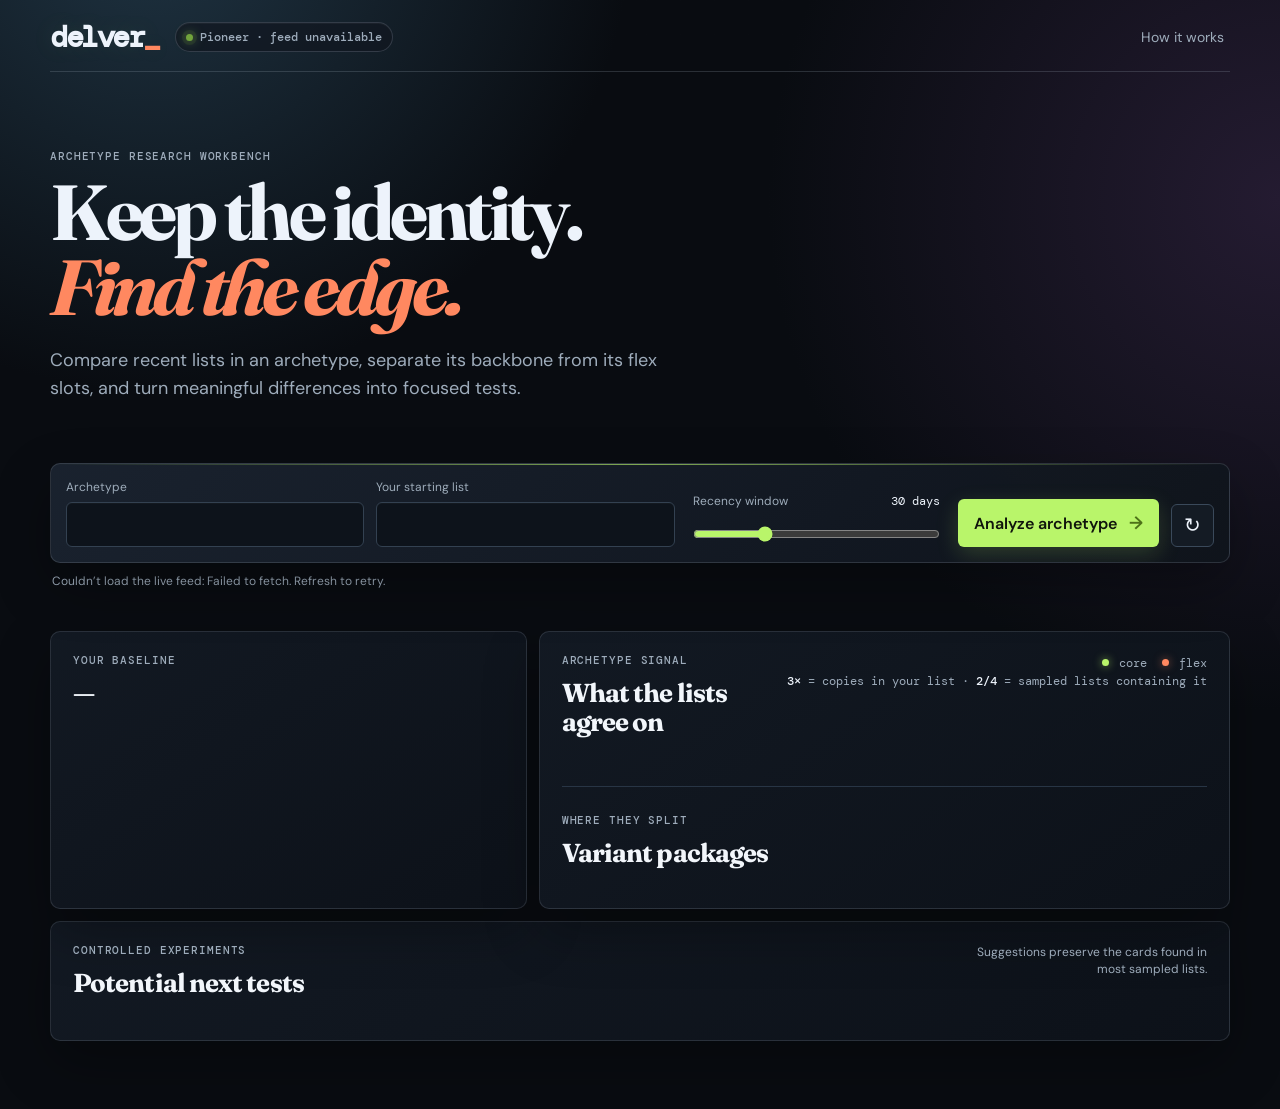
==== index.html @ 20f95e32 "Refresh deck explorer UI and loading feedback" ====
<!doctype html>
<html lang="en">
  <head>
    <meta charset="UTF-8" />
    <meta name="viewport" content="width=device-width, initial-scale=1.0" />
    <meta name="description" content="Pioneer archetype deck explorer" />
    <title>Delver — Pioneer Deck Explorer</title>
    <link rel="preconnect" href="https://fonts.googleapis.com" />
    <link rel="preconnect" href="https://fonts.gstatic.com" crossorigin />
    <link href="https://fonts.googleapis.com/css2?family=DM+Mono:wght@400;500&family=DM+Sans:opsz,wght@9..40,400;9..40,500;9..40,600;9..40,700&family=Fraunces:opsz,wght@9..144,600;9..144,700&display=swap" rel="stylesheet" />
    <link rel="stylesheet" href="./styles.css" />
  </head>
  <body>
    <main class="app-shell">
      <header class="topbar">
        <a class="brand" href="#">delver<span>_</span></a>
        <div class="format-pill" id="dataStatus"><span class="status-dot"></span> Loading live Pioneer data…</div>
        <button class="ghost-button" id="aboutButton">How it works</button>
      </header>

      <section class="hero">
        <p class="eyebrow">ARCHETYPE RESEARCH WORKBENCH</p>
        <h1>Keep the identity.<br /><em>Find the edge.</em></h1>
        <p class="hero-copy">Compare recent lists in an archetype, separate its backbone from its flex slots, and turn meaningful differences into focused tests.</p>
      </section>

      <section class="control-panel" aria-label="Deck explorer controls">
        <div class="field archetype-field">
          <label for="archetypeSelect">Archetype</label>
          <select id="archetypeSelect"></select>
        </div>
        <div class="field deck-field">
          <label for="deckSelect">Your starting list</label>
          <select id="deckSelect"></select>
        </div>
        <div class="field range-field">
          <label for="recencyRange">Recency window <output id="rangeOutput">30 days</output></label>
          <input id="recencyRange" type="range" min="7" max="90" step="1" value="30" />
        </div>
        <button id="analyzeButton" class="primary-button">Analyze archetype <span>→</span></button>
        <button id="refreshData" class="refresh-button" title="Refresh the live MTGO feed">↻</button>
      </section>

      <p class="data-note" id="dataNote"></p>

      <section class="summary-grid" id="summaryGrid" aria-live="polite"></section>

      <section class="workspace">
        <div class="panel deck-panel">
          <div class="panel-heading">
            <div>
              <p class="eyebrow">YOUR BASELINE</p>
              <h2 id="baselineTitle">—</h2>
            </div>
            <span class="deck-meta" id="baselineMeta"></span>
          </div>
          <div id="deckList" class="deck-list"></div>
        </div>

        <div class="panel insights-panel">
          <div class="panel-heading">
            <div>
              <p class="eyebrow">ARCHETYPE SIGNAL</p>
              <h2>What the lists agree on</h2>
            </div>
            <span class="legend"><i class="core-dot"></i> core <i class="flex-dot"></i> flex<br /><strong>3×</strong> = copies in your list · <strong>2/4</strong> = sampled lists containing it</span>
          </div>
          <div id="coreCards" class="card-cloud"></div>
          <div class="divider"></div>
          <div class="panel-heading compact">
            <div>
              <p class="eyebrow">WHERE THEY SPLIT</p>
              <h2>Variant packages</h2>
            </div>
          </div>
          <div id="packages" class="package-list"></div>
        </div>
      </section>

      <section class="panel experiment-panel">
        <div class="panel-heading">
          <div>
            <p class="eyebrow">CONTROLLED EXPERIMENTS</p>
            <h2>Potential next tests</h2>
          </div>
          <p class="panel-note">Suggestions preserve the cards found in most sampled lists.</p>
        </div>
        <div id="experiments" class="experiment-list"></div>
      </section>
    </main>

    <div class="loading-overlay" id="loadingOverlay" role="status" aria-live="assertive" aria-busy="true" hidden>
      <div class="loading-card">
        <div class="loading-mark" aria-hidden="true"><span></span><span></span><span></span></div>
        <p class="eyebrow">PIONEER RESEARCH SYNC</p>
        <h2 id="loadingTitle">Loading current decklists</h2>
        <p id="loadingDetail">Connecting to the tournament sources…</p>
        <div class="loading-track" aria-hidden="true"><span></span></div>
      </div>
    </div>

    <aside id="cardPreview" class="card-preview" aria-live="polite" aria-hidden="true">
      <div class="preview-loading">Loading card…</div>
    </aside>

    <dialog id="aboutDialog">
      <button class="close-button" id="closeAbout" aria-label="Close">×</button>
      <p class="eyebrow">THE METHOD</p>
      <h2>Evidence before novelty.</h2>
      <p>Delver treats a card as archetype core when it appears in at least two thirds of the sampled lists. Everything else is a flex slot. Test ideas come from successful lists that use a coherent alternative package, then suggest a same-role cut from your own list.</p>
      <p class="dialog-note">This demo ships with sample deck snapshots. Connect a tournament/decklist source before relying on it for current metagame decisions.</p>
    </dialog>

    <template id="experimentTemplate">
      <article class="experiment-card">
        <div class="experiment-number"></div>
        <div class="experiment-body">
          <p class="experiment-kicker"></p>
          <h3></h3>
          <p class="experiment-reason"></p>
          <div class="swap-row"></div>
        </div>
        <button class="queue-button">Queue test <span>+</span></button>
      </article>
    </template>
    <script src="./app.js"></script>
  </body>
</html>
---- styles.css ----
:root { --ink:#1f211d; --muted:#66685f; --paper:#f5f1e8; --panel:#fdfbf6; --line:#dcd6c9; --acid:#c5e94f; --orange:#ff744a; --blue:#77b8e7; --shadow:0 12px 30px rgba(37,35,28,.07); }
* { box-sizing:border-box; }
body { margin:0; background:var(--paper); color:var(--ink); font-family:"DM Sans",sans-serif; }
button, select, input { font:inherit; }
.app-shell { width:min(1180px, calc(100% - 40px)); margin:0 auto; padding:22px 0 68px; }
.topbar { display:flex; align-items:center; gap:16px; border-bottom:1px solid var(--line); padding-bottom:19px; }
.brand { text-decoration:none; color:var(--ink); font:700 30px/1 "DM Mono",monospace; letter-spacing:-2px; }.brand span { color:var(--orange); }
.format-pill { display:flex; align-items:center; gap:7px; padding:6px 10px; border:1px solid var(--line); border-radius:50px; color:var(--muted); font:500 12px "DM Mono",monospace; }.status-dot { width:7px; height:7px; border-radius:50%; background:#72a43c; }
.ghost-button { margin-left:auto; border:0; background:transparent; color:var(--muted); cursor:pointer; font-size:14px; }.ghost-button:hover { color:var(--ink); }
.hero { padding:78px 0 42px; max-width:800px; }.eyebrow { color:var(--muted); font:500 11px/1.2 "DM Mono",monospace; letter-spacing:.08em; margin:0 0 12px; }
h1,h2,h3,p { margin-top:0; } h1 { font:700 clamp(44px,7vw,78px)/.96 "Fraunces",serif; letter-spacing:-.055em; margin-bottom:22px; } h1 em { color:var(--orange); font-style:italic; } .hero-copy { color:var(--muted); font-size:18px; line-height:1.55; max-width:620px; }
.control-panel { display:grid; grid-template-columns:1.15fr 1.15fr 1fr auto auto; gap:12px; align-items:end; background:#eae5da; padding:15px; border-radius:10px; }.field { min-width:0; }.field label { display:flex; justify-content:space-between; font-size:12px; color:var(--muted); margin:0 0 7px; }.field output { color:var(--ink); font-family:"DM Mono",monospace; }.field select { width:100%; appearance:none; border:1px solid var(--line); background:var(--panel); border-radius:6px; color:var(--ink); padding:11px 12px; }.range-field { padding:0 6px; }.range-field input { accent-color:var(--orange); width:100%; margin:10px 0 4px; }.primary-button { border:0; border-radius:6px; padding:12px 16px; white-space:nowrap; background:var(--ink); color:white; cursor:pointer; font-weight:600; }.primary-button span { color:var(--acid); margin-left:8px; font-size:18px; }.primary-button:hover { background:#373a32; }.primary-button:disabled { opacity:.55; cursor:wait; }.refresh-button { height:43px; min-width:43px; border:1px solid var(--line); border-radius:6px; background:var(--panel); cursor:pointer; font-size:20px; }.refresh-button:hover { border-color:var(--ink); }.refresh-button:disabled { opacity:.5; cursor:wait; }
.data-note { min-height:18px; margin:10px 2px 28px; color:var(--muted); font-size:12px; }.data-note strong { color:var(--ink); }.data-note a { color:var(--ink); text-underline-offset:3px; }
.summary-grid { display:grid; grid-template-columns:repeat(4,1fr); gap:12px; margin-bottom:12px; }.stat { border:1px solid var(--line); border-radius:9px; padding:16px; background:rgba(255,255,255,.35); }.stat-value { font:700 29px/1 "Fraunces",serif; letter-spacing:-.04em; }.stat-label { color:var(--muted); font-size:12px; margin-top:6px; }
.workspace { display:grid; grid-template-columns:1fr 1.45fr; gap:12px; }.panel { border:1px solid var(--line); background:var(--panel); border-radius:10px; padding:22px; box-shadow:var(--shadow); }.panel-heading { display:flex; justify-content:space-between; align-items:flex-start; gap:18px; }.panel-heading h2 { font:700 26px/1.1 "Fraunces",serif; letter-spacing:-.035em; margin:0; }.panel-heading.compact { margin-top:0; }.deck-meta,.legend { color:var(--muted); font:12px "DM Mono",monospace; text-align:right; white-space:nowrap; line-height:1.55; }.legend strong { color:var(--ink); font-weight:500; }.deck-list { margin-top:24px; }.section-name { font:500 11px "DM Mono",monospace; color:var(--muted); letter-spacing:.08em; margin:18px 0 7px; }.deck-row { display:flex; justify-content:space-between; border-bottom:1px solid #eee9de; padding:6px 0; font-size:14px; }.deck-row .quantity { color:var(--orange); font:500 13px "DM Mono",monospace; margin-right:10px; }.deck-row .card-name { flex:1; }.deck-row.core .card-name::after { content:"●"; color:#8dae29; font-size:8px; vertical-align:middle; margin-left:7px; }.deck-row.land .card-name::after { content:""; }.deck-row .delta { color:var(--muted); font:11px "DM Mono",monospace; }.core-dot,.flex-dot { display:inline-block; width:7px; height:7px; border-radius:50%; margin:0 3px 1px 8px; }.core-dot { background:#8dae29; }.flex-dot { background:var(--orange); }
.card-cloud { display:flex; flex-wrap:wrap; gap:8px; margin-top:23px; }.signal-card { padding:8px 10px; border:1px solid var(--line); border-radius:5px; font-size:13px; background:white; }.signal-card b { font:500 11px "DM Mono",monospace; color:#6f9026; margin-left:6px; }.signal-card.flex b { color:var(--orange); }.divider { height:1px; background:var(--line); margin:27px 0; }.package-list { display:grid; gap:10px; margin-top:18px; }.package { border-left:3px solid var(--blue); padding:2px 0 2px 12px; }.package:nth-child(2) { border-color:var(--orange); }.package-name { font-size:14px; font-weight:600; }.package-info { color:var(--muted); font-size:12px; margin:4px 0 0; line-height:1.4; }
.experiment-panel { margin-top:12px; }.panel-note { max-width:250px; margin:0; color:var(--muted); font-size:12px; line-height:1.4; text-align:right; }.experiment-list { margin-top:20px; }.experiment-card { display:grid; grid-template-columns:38px 1fr auto; gap:15px; align-items:center; padding:17px 0; border-top:1px solid var(--line); }.experiment-number { width:28px; height:28px; display:grid; place-items:center; background:var(--acid); border-radius:50%; font:500 12px "DM Mono",monospace; }.experiment-kicker { font:500 10px "DM Mono",monospace; letter-spacing:.08em; color:var(--muted); margin-bottom:4px; }.experiment-body h3 { font-size:16px; margin-bottom:5px; }.experiment-reason { color:var(--muted); font-size:13px; line-height:1.45; margin-bottom:8px; }.swap-row { display:flex; gap:7px; align-items:center; font:12px "DM Mono",monospace; }.cut { color:#a4492d; background:#fff0eb; }.add { color:#4d681b; background:#f0f9dc; }.cut,.add { padding:4px 6px; border-radius:3px; }.swap-arrow { color:var(--muted); }.queue-button { border:1px solid var(--line); background:transparent; padding:8px 10px; border-radius:4px; cursor:pointer; color:var(--ink); white-space:nowrap; font-size:12px; }.queue-button:hover,.queue-button.queued { background:var(--ink); color:white; }
.card-name,.signal-card,.package-name,.experiment-body h3,.cut,.add { cursor:help; }.card-preview { position:fixed; z-index:20; width:245px; display:none; pointer-events:none; padding:4px; border-radius:12px; background:#161814; box-shadow:0 16px 44px rgba(20,21,17,.28); }.card-preview.visible { display:block; }.card-preview img { display:block; width:100%; border-radius:8px; }.preview-loading { padding:18px 15px; color:#fff; font:12px "DM Mono",monospace; }.preview-error { padding:14px; color:#fff; font-size:12px; line-height:1.4; }
dialog { width:min(480px,calc(100% - 32px)); border:0; border-radius:10px; padding:30px; color:var(--ink); box-shadow:0 18px 70px rgba(0,0,0,.2); }dialog::backdrop { background:rgba(22,22,18,.45); } dialog h2 { font:700 32px/1 "Fraunces",serif; margin-bottom:15px; }dialog p:not(.eyebrow) { color:var(--muted); line-height:1.55; }.dialog-note { border-top:1px solid var(--line); padding-top:15px; font-size:13px; }.close-button { position:absolute; top:13px; right:16px; border:0; background:transparent; font-size:27px; cursor:pointer; }
@media (max-width:780px) { .app-shell { width:min(100% - 28px, 1180px); }.hero { padding-top:52px; }.control-panel,.workspace { grid-template-columns:1fr; }.summary-grid { grid-template-columns:1fr 1fr; }.primary-button { width:100%; }.experiment-card { grid-template-columns:32px 1fr; }.queue-button { grid-column:2; justify-self:start; }.panel-note { display:none; } }

/* Dark research workbench theme */
:root { --ink:#edf3fb; --muted:#9eacbb; --paper:#090c11; --panel:#111720; --line:#283545; --acid:#b9f56a; --orange:#ff8860; --blue:#62c9ff; --shadow:0 22px 55px rgba(0,0,0,.3); }
body { min-height:100vh; background:radial-gradient(circle at 12% -8%, #1f3443 0, transparent 30rem), radial-gradient(circle at 100% 18%, #241b31 0, transparent 32rem), var(--paper); }
body::before { content:""; position:fixed; inset:0; pointer-events:none; opacity:.22; background-image:linear-gradient(rgba(255,255,255,.018) 1px, transparent 1px),linear-gradient(90deg, rgba(255,255,255,.014) 1px, transparent 1px); background-size:34px 34px; mask-image:linear-gradient(to bottom, black, transparent 75%); }
.app-shell { position:relative; }
.topbar { border-color:rgba(158,172,187,.22); }
.brand { letter-spacing:-2.5px; text-shadow:0 0 26px rgba(185,245,106,.1); }.format-pill { background:rgba(17,23,32,.72); border-color:rgba(158,172,187,.24); box-shadow:inset 0 1px rgba(255,255,255,.04); }.status-dot { box-shadow:0 0 0 4px rgba(114,164,60,.12),0 0 12px rgba(185,245,106,.6); }.status-dot.is-loading { background:var(--blue); animation:pulse 1.1s ease-in-out infinite; }
.ghost-button { color:var(--muted); }.ghost-button:hover { color:var(--acid); }
.hero { max-width:850px; }.hero-copy { max-width:650px; }
.control-panel { position:relative; overflow:hidden; background:linear-gradient(135deg, rgba(27,36,48,.94), rgba(15,20,28,.94)); border:1px solid rgba(158,172,187,.2); box-shadow:var(--shadow); }.control-panel::before { content:""; position:absolute; inset:0 0 auto; height:1px; background:linear-gradient(90deg, transparent, rgba(185,245,106,.65), transparent); }
.field select { background:#0d131b; border-color:#334151; color:var(--ink); box-shadow:inset 0 1px rgba(255,255,255,.025); }.field select:focus,.range-field input:focus-visible { outline:2px solid var(--blue); outline-offset:2px; }.range-field input { accent-color:var(--acid); }
.primary-button { background:var(--acid); color:#10150c; box-shadow:0 7px 22px rgba(185,245,106,.18); }.primary-button span { color:#4d7118; }.primary-button:hover { background:#d0ff8b; }.refresh-button { background:#141b24; border-color:#3a495a; color:var(--ink); }.refresh-button:hover { border-color:var(--acid); color:var(--acid); }.refresh-button.is-spinning { animation:spin 1s linear infinite; }
.data-note strong,.data-note a,.legend strong { color:var(--ink); }.data-note a:hover { color:var(--acid); }
.stat { background:linear-gradient(145deg, rgba(24,32,43,.88), rgba(14,19,27,.86)); border-color:rgba(158,172,187,.18); box-shadow:inset 0 1px rgba(255,255,255,.035); }.stat-value { color:#f4f8fd; }
.panel { background:linear-gradient(145deg, rgba(19,26,36,.96), rgba(13,18,26,.96)); border-color:rgba(158,172,187,.18); }.panel-heading h2 { color:#f2f6fb; }.deck-row { border-color:rgba(158,172,187,.13); }.deck-row:hover { background:rgba(98,201,255,.055); }.deck-row .quantity { color:var(--orange); }.deck-row.core .card-name::after { color:var(--acid); text-shadow:0 0 9px rgba(185,245,106,.65); }.core-dot { background:var(--acid); box-shadow:0 0 9px rgba(185,245,106,.65); }.flex-dot { box-shadow:0 0 9px rgba(255,136,96,.55); }
.signal-card { background:#161f2a; border-color:#344354; color:var(--ink); }.signal-card b { color:var(--acid); }.signal-card.flex { background:rgba(255,136,96,.09); border-color:rgba(255,136,96,.25); }.package { border-color:var(--blue); }.package:nth-child(2) { border-color:var(--orange); }
.experiment-number { color:#15200a; box-shadow:0 0 0 5px rgba(185,245,106,.08); }.cut { color:#ffaf95; background:rgba(255,114,78,.12); }.add { color:#cef992; background:rgba(185,245,106,.12); }.queue-button { border-color:#3a4859; }.queue-button:hover,.queue-button.queued { background:var(--acid); border-color:var(--acid); color:#11170b; }
.card-preview { background:#0c1219; border:1px solid #354252; box-shadow:0 22px 60px rgba(0,0,0,.65); }.preview-loading,.preview-error { color:var(--ink); }
dialog { background:#131b25; color:var(--ink); border:1px solid #344354; box-shadow:0 24px 90px rgba(0,0,0,.65); } dialog::backdrop { background:rgba(2,4,7,.74); backdrop-filter:blur(4px); }.close-button { color:var(--ink); }.close-button:hover { color:var(--acid); }
.loading-overlay[hidden] { display:none; }.loading-overlay { position:fixed; z-index:30; inset:0; display:grid; place-items:center; padding:22px; background:rgba(5,8,12,.76); backdrop-filter:blur(10px); }.loading-card { width:min(420px,100%); padding:30px; border:1px solid rgba(185,245,106,.28); border-radius:14px; background:linear-gradient(145deg, #18222e, #0e141c); box-shadow:0 28px 90px rgba(0,0,0,.55),inset 0 1px rgba(255,255,255,.06); text-align:center; }.loading-card h2 { margin:0 0 10px; font:700 28px/1.08 "Fraunces",serif; letter-spacing:-.035em; }.loading-card > p:not(.eyebrow) { min-height:2.8em; margin:0; color:var(--muted); font-size:14px; line-height:1.45; }.loading-mark { display:flex; justify-content:center; gap:7px; margin:0 0 19px; }.loading-mark span { width:9px; height:9px; border-radius:999px; background:var(--acid); box-shadow:0 0 16px rgba(185,245,106,.55); animation:loadingDots 1s infinite ease-in-out; }.loading-mark span:nth-child(2) { animation-delay:.14s; background:var(--blue); }.loading-mark span:nth-child(3) { animation-delay:.28s; background:var(--orange); }.loading-track { height:3px; overflow:hidden; margin-top:22px; background:#263443; border-radius:999px; }.loading-track span { display:block; width:42%; height:100%; border-radius:inherit; background:linear-gradient(90deg, var(--acid),var(--blue)); animation:loadingTrack 1.35s ease-in-out infinite; }
button:focus-visible,[tabindex="0"]:focus-visible { outline:2px solid var(--blue); outline-offset:3px; border-radius:3px; }
@keyframes pulse { 50% { transform:scale(.65); opacity:.55; } } @keyframes spin { to { transform:rotate(360deg); } } @keyframes loadingDots { 50% { transform:translateY(-7px); opacity:.55; } } @keyframes loadingTrack { from { transform:translateX(-105%); } to { transform:translateX(250%); } }
@media (max-width:780px) { .loading-card { padding:26px 20px; }.format-pill { font-size:10px; }.ghost-button { font-size:13px; } }
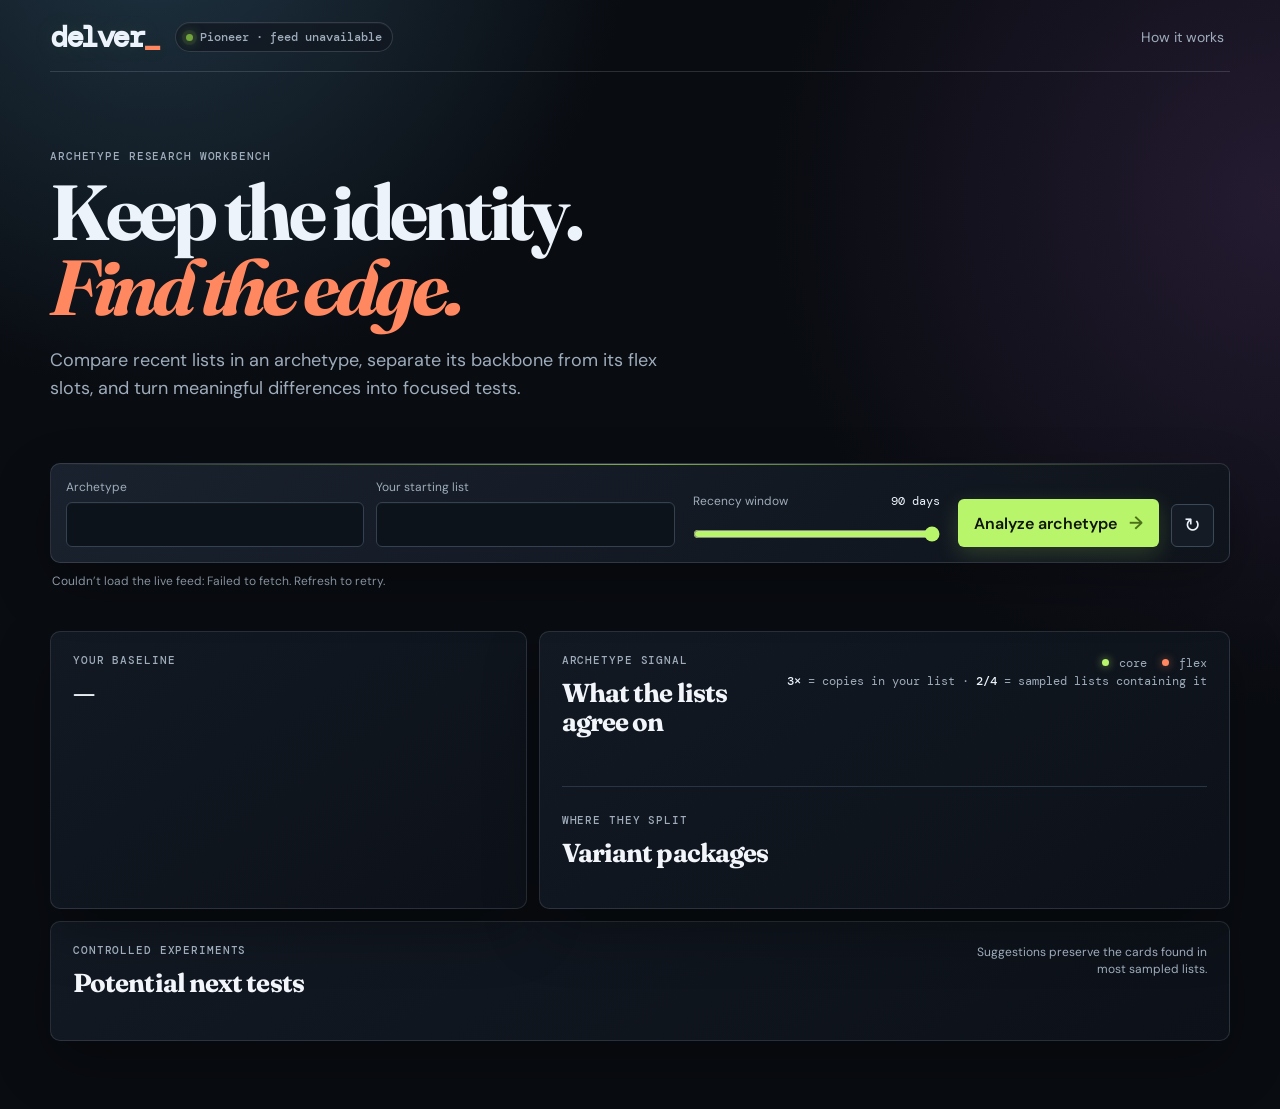
==== commit c6a0775f: "Expand archetype samples with published decklists" ====
--- a/index.html
+++ b/index.html
@@ -17,6 +17,10 @@
         <div class="format-pill" id="dataStatus"><span class="status-dot"></span> Loading live Pioneer data…</div>
         <button class="ghost-button" id="aboutButton">How it works</button>
       </header>
+      <div class="sync-progress" id="syncProgress" role="status" aria-live="polite" hidden>
+        <span id="syncProgressLabel">Loading data…</span>
+        <div class="sync-progress-track" aria-hidden="true"><span></span></div>
+      </div>
 
       <section class="hero">
         <p class="eyebrow">ARCHETYPE RESEARCH WORKBENCH</p>
@@ -34,8 +38,8 @@
           <select id="deckSelect"></select>
         </div>
         <div class="field range-field">
-          <label for="recencyRange">Recency window <output id="rangeOutput">30 days</output></label>
-          <input id="recencyRange" type="range" min="7" max="90" step="1" value="30" />
+          <label for="recencyRange">Recency window <output id="rangeOutput">90 days</output></label>
+          <input id="recencyRange" type="range" min="7" max="90" step="1" value="90" />
         </div>
         <button id="analyzeButton" class="primary-button">Analyze archetype <span>→</span></button>
         <button id="refreshData" class="refresh-button" title="Refresh the live MTGO feed">↻</button>
--- a/styles.css
+++ b/styles.css
@@ -25,6 +25,7 @@
 body::before { content:""; position:fixed; inset:0; pointer-events:none; opacity:.22; background-image:linear-gradient(rgba(255,255,255,.018) 1px, transparent 1px),linear-gradient(90deg, rgba(255,255,255,.014) 1px, transparent 1px); background-size:34px 34px; mask-image:linear-gradient(to bottom, black, transparent 75%); }
 .app-shell { position:relative; }
 .topbar { border-color:rgba(158,172,187,.22); }
+.sync-progress[hidden] { display:none; }.sync-progress { display:flex; align-items:center; gap:13px; height:31px; padding:0 2px; color:var(--muted); font:500 10px/1 "DM Mono",monospace; letter-spacing:.06em; text-transform:uppercase; }.sync-progress-track { position:relative; flex:1; height:3px; overflow:hidden; border-radius:999px; background:rgba(158,172,187,.2); }.sync-progress-track span { position:absolute; inset:0 auto 0 0; width:30%; border-radius:inherit; background:linear-gradient(90deg, var(--acid),var(--blue)); box-shadow:0 0 12px rgba(98,201,255,.5); animation:topLoadingTrack 1.15s ease-in-out infinite; }
 .brand { letter-spacing:-2.5px; text-shadow:0 0 26px rgba(185,245,106,.1); }.format-pill { background:rgba(17,23,32,.72); border-color:rgba(158,172,187,.24); box-shadow:inset 0 1px rgba(255,255,255,.04); }.status-dot { box-shadow:0 0 0 4px rgba(114,164,60,.12),0 0 12px rgba(185,245,106,.6); }.status-dot.is-loading { background:var(--blue); animation:pulse 1.1s ease-in-out infinite; }
 .ghost-button { color:var(--muted); }.ghost-button:hover { color:var(--acid); }
 .hero { max-width:850px; }.hero-copy { max-width:650px; }
@@ -40,5 +41,5 @@
 dialog { background:#131b25; color:var(--ink); border:1px solid #344354; box-shadow:0 24px 90px rgba(0,0,0,.65); } dialog::backdrop { background:rgba(2,4,7,.74); backdrop-filter:blur(4px); }.close-button { color:var(--ink); }.close-button:hover { color:var(--acid); }
 .loading-overlay[hidden] { display:none; }.loading-overlay { position:fixed; z-index:30; inset:0; display:grid; place-items:center; padding:22px; background:rgba(5,8,12,.76); backdrop-filter:blur(10px); }.loading-card { width:min(420px,100%); padding:30px; border:1px solid rgba(185,245,106,.28); border-radius:14px; background:linear-gradient(145deg, #18222e, #0e141c); box-shadow:0 28px 90px rgba(0,0,0,.55),inset 0 1px rgba(255,255,255,.06); text-align:center; }.loading-card h2 { margin:0 0 10px; font:700 28px/1.08 "Fraunces",serif; letter-spacing:-.035em; }.loading-card > p:not(.eyebrow) { min-height:2.8em; margin:0; color:var(--muted); font-size:14px; line-height:1.45; }.loading-mark { display:flex; justify-content:center; gap:7px; margin:0 0 19px; }.loading-mark span { width:9px; height:9px; border-radius:999px; background:var(--acid); box-shadow:0 0 16px rgba(185,245,106,.55); animation:loadingDots 1s infinite ease-in-out; }.loading-mark span:nth-child(2) { animation-delay:.14s; background:var(--blue); }.loading-mark span:nth-child(3) { animation-delay:.28s; background:var(--orange); }.loading-track { height:3px; overflow:hidden; margin-top:22px; background:#263443; border-radius:999px; }.loading-track span { display:block; width:42%; height:100%; border-radius:inherit; background:linear-gradient(90deg, var(--acid),var(--blue)); animation:loadingTrack 1.35s ease-in-out infinite; }
 button:focus-visible,[tabindex="0"]:focus-visible { outline:2px solid var(--blue); outline-offset:3px; border-radius:3px; }
-@keyframes pulse { 50% { transform:scale(.65); opacity:.55; } } @keyframes spin { to { transform:rotate(360deg); } } @keyframes loadingDots { 50% { transform:translateY(-7px); opacity:.55; } } @keyframes loadingTrack { from { transform:translateX(-105%); } to { transform:translateX(250%); } }
+@keyframes pulse { 50% { transform:scale(.65); opacity:.55; } } @keyframes spin { to { transform:rotate(360deg); } } @keyframes loadingDots { 50% { transform:translateY(-7px); opacity:.55; } } @keyframes loadingTrack { from { transform:translateX(-105%); } to { transform:translateX(250%); } } @keyframes topLoadingTrack { from { transform:translateX(-110%); } to { transform:translateX(440%); } }
 @media (max-width:780px) { .loading-card { padding:26px 20px; }.format-pill { font-size:10px; }.ghost-button { font-size:13px; } }
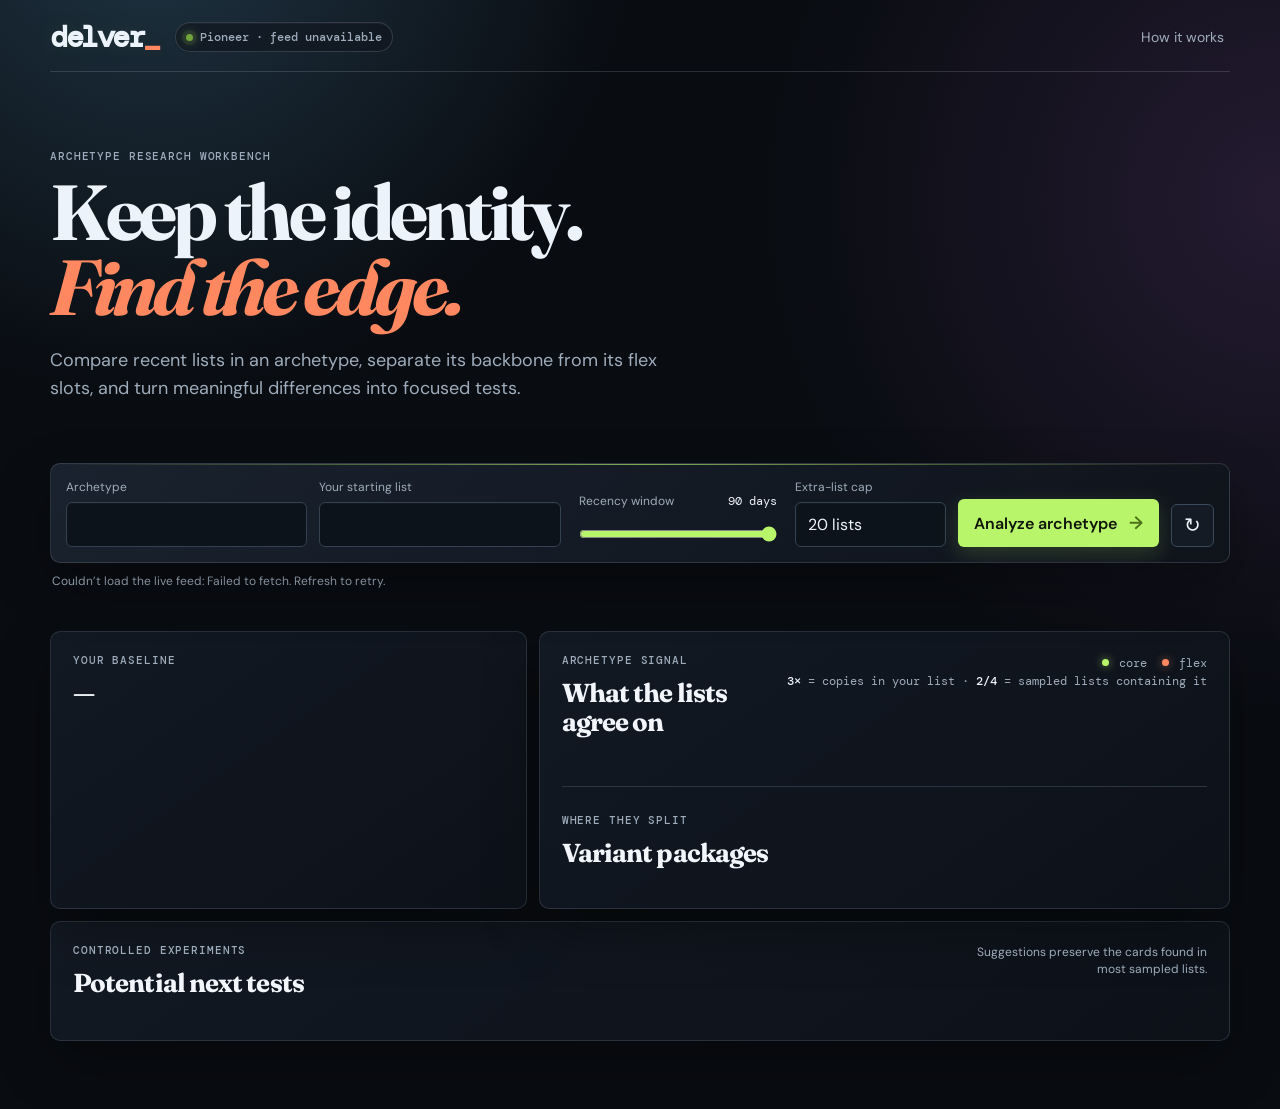
==== commit 2371a4dc: "Make supplemental list cap configurable" ====
--- a/index.html
+++ b/index.html
@@ -40,6 +40,14 @@
         <div class="field range-field">
           <label for="recencyRange">Recency window <output id="rangeOutput">90 days</output></label>
           <input id="recencyRange" type="range" min="7" max="90" step="1" value="90" />
+        </div>
+        <div class="field sample-limit-field">
+          <label for="supplementLimit">Extra-list cap</label>
+          <select id="supplementLimit" title="Maximum additional published or community lists to include">
+            <option value="5">5 lists</option>
+            <option value="10">10 lists</option>
+            <option value="20" selected>20 lists</option>
+          </select>
         </div>
         <button id="analyzeButton" class="primary-button">Analyze archetype <span>→</span></button>
         <button id="refreshData" class="refresh-button" title="Refresh the live MTGO feed">↻</button>
--- a/styles.css
+++ b/styles.css
@@ -30,6 +30,7 @@
 .ghost-button { color:var(--muted); }.ghost-button:hover { color:var(--acid); }
 .hero { max-width:850px; }.hero-copy { max-width:650px; }
 .control-panel { position:relative; overflow:hidden; background:linear-gradient(135deg, rgba(27,36,48,.94), rgba(15,20,28,.94)); border:1px solid rgba(158,172,187,.2); box-shadow:var(--shadow); }.control-panel::before { content:""; position:absolute; inset:0 0 auto; height:1px; background:linear-gradient(90deg, transparent, rgba(185,245,106,.65), transparent); }
+.control-panel { grid-template-columns:1.15fr 1.15fr 1fr .72fr auto auto; }
 .field select { background:#0d131b; border-color:#334151; color:var(--ink); box-shadow:inset 0 1px rgba(255,255,255,.025); }.field select:focus,.range-field input:focus-visible { outline:2px solid var(--blue); outline-offset:2px; }.range-field input { accent-color:var(--acid); }
 .primary-button { background:var(--acid); color:#10150c; box-shadow:0 7px 22px rgba(185,245,106,.18); }.primary-button span { color:#4d7118; }.primary-button:hover { background:#d0ff8b; }.refresh-button { background:#141b24; border-color:#3a495a; color:var(--ink); }.refresh-button:hover { border-color:var(--acid); color:var(--acid); }.refresh-button.is-spinning { animation:spin 1s linear infinite; }
 .data-note strong,.data-note a,.legend strong { color:var(--ink); }.data-note a:hover { color:var(--acid); }
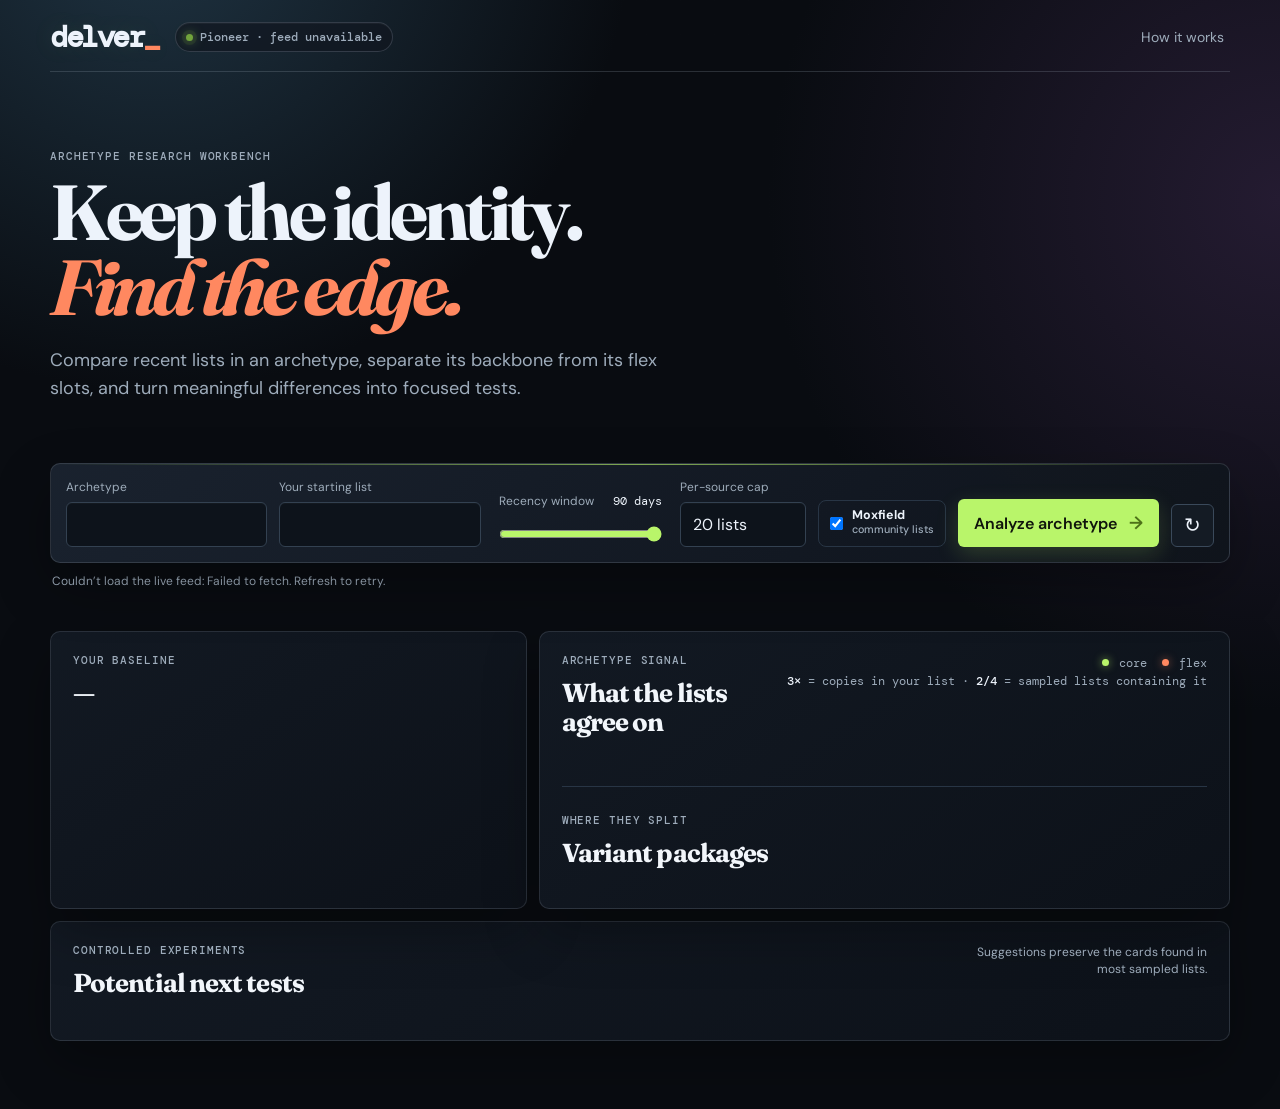
==== commit 81414d12: "Add filtered Moxfield community source" ====
--- a/index.html
+++ b/index.html
@@ -42,13 +42,17 @@
           <input id="recencyRange" type="range" min="7" max="90" step="1" value="90" />
         </div>
         <div class="field sample-limit-field">
-          <label for="supplementLimit">Extra-list cap</label>
-          <select id="supplementLimit" title="Maximum additional published or community lists to include">
+          <label for="supplementLimit">Per-source cap</label>
+          <select id="supplementLimit" title="Maximum additional published or community lists to request from each source">
             <option value="5">5 lists</option>
             <option value="10">10 lists</option>
             <option value="20" selected>20 lists</option>
           </select>
         </div>
+        <label class="source-toggle" for="moxfieldEnabled" title="Adds filtered Moxfield community lists separately from tournament lists">
+          <input id="moxfieldEnabled" type="checkbox" checked />
+          <span>Moxfield<br /><small>community lists</small></span>
+        </label>
         <button id="analyzeButton" class="primary-button">Analyze archetype <span>→</span></button>
         <button id="refreshData" class="refresh-button" title="Refresh the live MTGO feed">↻</button>
       </section>
--- a/styles.css
+++ b/styles.css
@@ -30,7 +30,25 @@
 .ghost-button { color:var(--muted); }.ghost-button:hover { color:var(--acid); }
 .hero { max-width:850px; }.hero-copy { max-width:650px; }
 .control-panel { position:relative; overflow:hidden; background:linear-gradient(135deg, rgba(27,36,48,.94), rgba(15,20,28,.94)); border:1px solid rgba(158,172,187,.2); box-shadow:var(--shadow); }.control-panel::before { content:""; position:absolute; inset:0 0 auto; height:1px; background:linear-gradient(90deg, transparent, rgba(185,245,106,.65), transparent); }
-.control-panel { grid-template-columns:1.15fr 1.15fr 1fr .72fr auto auto; }
+.control-panel { grid-template-columns:1.15fr 1.15fr 1fr .72fr auto auto auto; }
+
+.source-toggle {
+  align-self: end;
+  display: flex;
+  align-items: center;
+  gap: .55rem;
+  min-height: 43px;
+  padding: .55rem .7rem;
+  border: 1px solid var(--line);
+  border-radius: .5rem;
+  color: var(--ink);
+  cursor: pointer;
+  font-size: .78rem;
+  font-weight: 700;
+  line-height: 1.1;
+}
+.source-toggle input { accent-color: var(--accent); margin: 0; }
+.source-toggle small { color: var(--muted); font-size: .67rem; font-weight: 500; }
 .field select { background:#0d131b; border-color:#334151; color:var(--ink); box-shadow:inset 0 1px rgba(255,255,255,.025); }.field select:focus,.range-field input:focus-visible { outline:2px solid var(--blue); outline-offset:2px; }.range-field input { accent-color:var(--acid); }
 .primary-button { background:var(--acid); color:#10150c; box-shadow:0 7px 22px rgba(185,245,106,.18); }.primary-button span { color:#4d7118; }.primary-button:hover { background:#d0ff8b; }.refresh-button { background:#141b24; border-color:#3a495a; color:var(--ink); }.refresh-button:hover { border-color:var(--acid); color:var(--acid); }.refresh-button.is-spinning { animation:spin 1s linear infinite; }
 .data-note strong,.data-note a,.legend strong { color:var(--ink); }.data-note a:hover { color:var(--acid); }
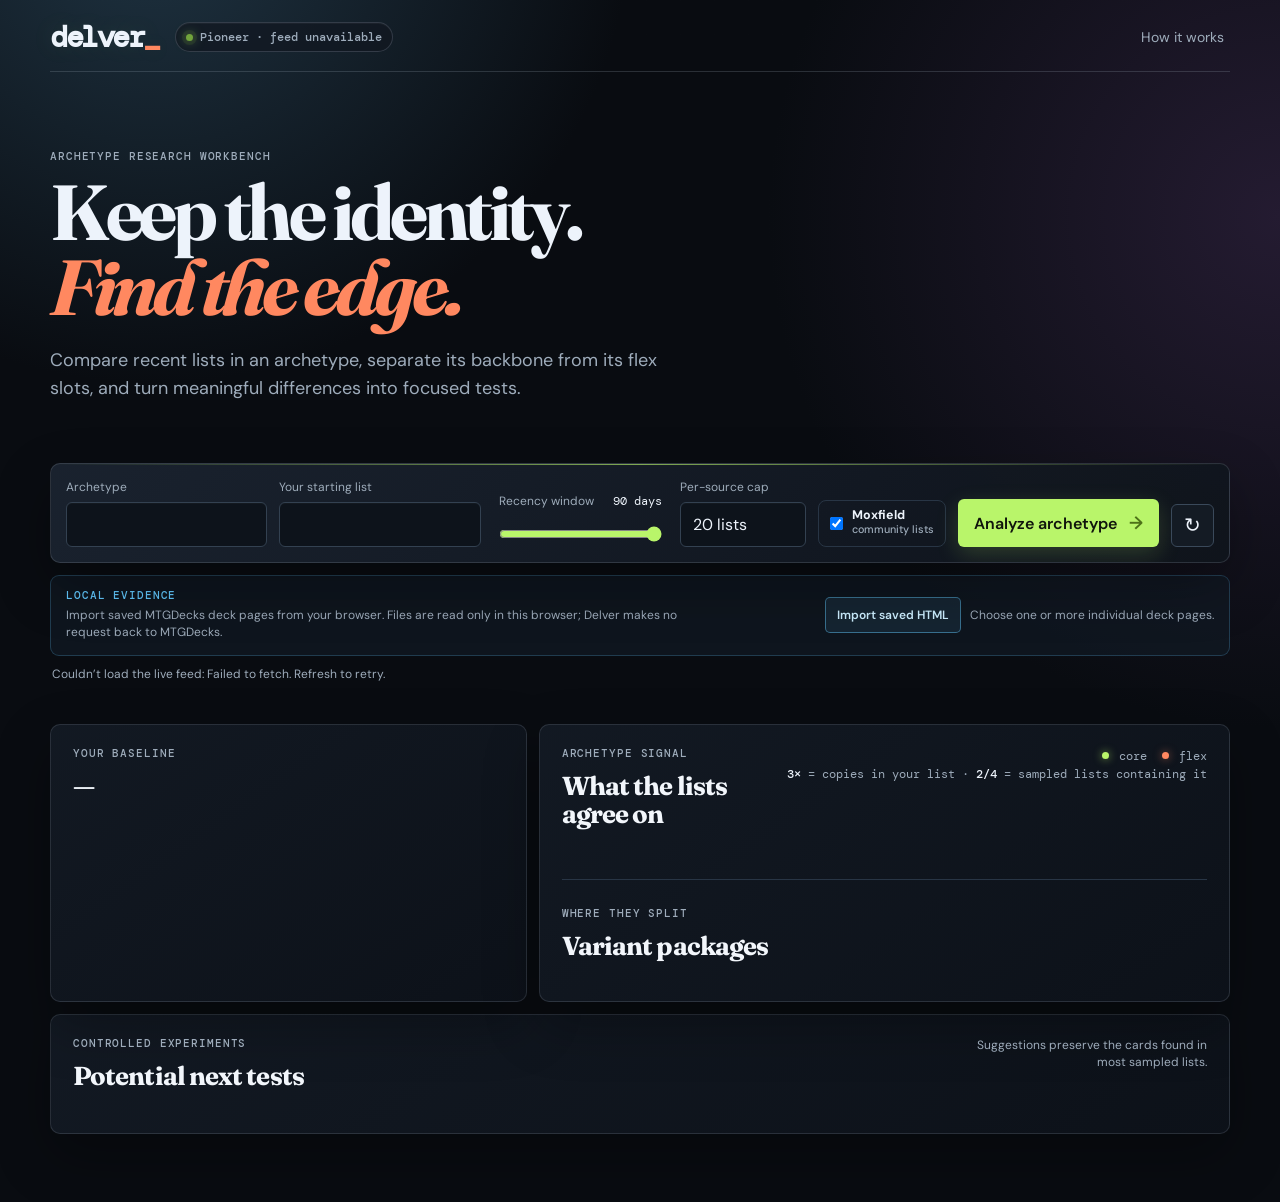
==== commit 41882a18: "Add local saved deck page importer" ====
--- a/index.html
+++ b/index.html
@@ -55,6 +55,17 @@
         </label>
         <button id="analyzeButton" class="primary-button">Analyze archetype <span>→</span></button>
         <button id="refreshData" class="refresh-button" title="Refresh the live MTGO feed">↻</button>
+      </section>
+      <section class="local-import" aria-label="Local decklist import">
+        <div>
+          <p class="eyebrow">LOCAL EVIDENCE</p>
+          <p>Import saved MTGDecks deck pages from your browser. Files are read only in this browser; Delver makes no request back to MTGDecks.</p>
+        </div>
+        <div class="local-import-actions">
+          <input id="savedHtmlFiles" type="file" accept="text/html,.html,.htm" multiple hidden />
+          <button id="importSavedHtml" class="import-button" type="button">Import saved HTML</button>
+          <p id="localImportStatus" class="local-import-status" role="status" aria-live="polite">Choose one or more individual deck pages.</p>
+        </div>
       </section>
 
       <p class="data-note" id="dataNote"></p>
--- a/styles.css
+++ b/styles.css
@@ -32,6 +32,10 @@
 .control-panel { position:relative; overflow:hidden; background:linear-gradient(135deg, rgba(27,36,48,.94), rgba(15,20,28,.94)); border:1px solid rgba(158,172,187,.2); box-shadow:var(--shadow); }.control-panel::before { content:""; position:absolute; inset:0 0 auto; height:1px; background:linear-gradient(90deg, transparent, rgba(185,245,106,.65), transparent); }
 .control-panel { grid-template-columns:1.15fr 1.15fr 1fr .72fr auto auto auto; }
 
+.local-import { display:flex; align-items:center; justify-content:space-between; gap:18px; margin-top:12px; padding:13px 15px; border:1px solid rgba(98,201,255,.22); border-radius:9px; background:rgba(18,27,38,.64); }
+.local-import .eyebrow { margin-bottom:5px; color:var(--blue); }.local-import p:not(.eyebrow) { max-width:620px; margin:0; color:var(--muted); font-size:12px; line-height:1.45; }
+.local-import-actions { display:flex; align-items:center; justify-content:flex-end; flex-wrap:wrap; gap:9px; }.import-button { border:1px solid rgba(98,201,255,.46); border-radius:5px; padding:9px 11px; color:#cceeff; background:rgba(98,201,255,.09); cursor:pointer; font:600 12px "DM Sans",sans-serif; white-space:nowrap; }.import-button:hover { border-color:var(--blue); background:rgba(98,201,255,.17); }.import-button:disabled { opacity:.5; cursor:wait; }.local-import-status { max-width:255px; text-align:right; }
+
 .source-toggle {
   align-self: end;
   display: flex;
@@ -61,4 +65,4 @@
 .loading-overlay[hidden] { display:none; }.loading-overlay { position:fixed; z-index:30; inset:0; display:grid; place-items:center; padding:22px; background:rgba(5,8,12,.76); backdrop-filter:blur(10px); }.loading-card { width:min(420px,100%); padding:30px; border:1px solid rgba(185,245,106,.28); border-radius:14px; background:linear-gradient(145deg, #18222e, #0e141c); box-shadow:0 28px 90px rgba(0,0,0,.55),inset 0 1px rgba(255,255,255,.06); text-align:center; }.loading-card h2 { margin:0 0 10px; font:700 28px/1.08 "Fraunces",serif; letter-spacing:-.035em; }.loading-card > p:not(.eyebrow) { min-height:2.8em; margin:0; color:var(--muted); font-size:14px; line-height:1.45; }.loading-mark { display:flex; justify-content:center; gap:7px; margin:0 0 19px; }.loading-mark span { width:9px; height:9px; border-radius:999px; background:var(--acid); box-shadow:0 0 16px rgba(185,245,106,.55); animation:loadingDots 1s infinite ease-in-out; }.loading-mark span:nth-child(2) { animation-delay:.14s; background:var(--blue); }.loading-mark span:nth-child(3) { animation-delay:.28s; background:var(--orange); }.loading-track { height:3px; overflow:hidden; margin-top:22px; background:#263443; border-radius:999px; }.loading-track span { display:block; width:42%; height:100%; border-radius:inherit; background:linear-gradient(90deg, var(--acid),var(--blue)); animation:loadingTrack 1.35s ease-in-out infinite; }
 button:focus-visible,[tabindex="0"]:focus-visible { outline:2px solid var(--blue); outline-offset:3px; border-radius:3px; }
 @keyframes pulse { 50% { transform:scale(.65); opacity:.55; } } @keyframes spin { to { transform:rotate(360deg); } } @keyframes loadingDots { 50% { transform:translateY(-7px); opacity:.55; } } @keyframes loadingTrack { from { transform:translateX(-105%); } to { transform:translateX(250%); } } @keyframes topLoadingTrack { from { transform:translateX(-110%); } to { transform:translateX(440%); } }
-@media (max-width:780px) { .loading-card { padding:26px 20px; }.format-pill { font-size:10px; }.ghost-button { font-size:13px; } }
+@media (max-width:780px) { .loading-card { padding:26px 20px; }.format-pill { font-size:10px; }.ghost-button { font-size:13px; }.local-import { align-items:flex-start; flex-direction:column; }.local-import-actions { justify-content:flex-start; }.local-import-status { max-width:none; text-align:left; } }
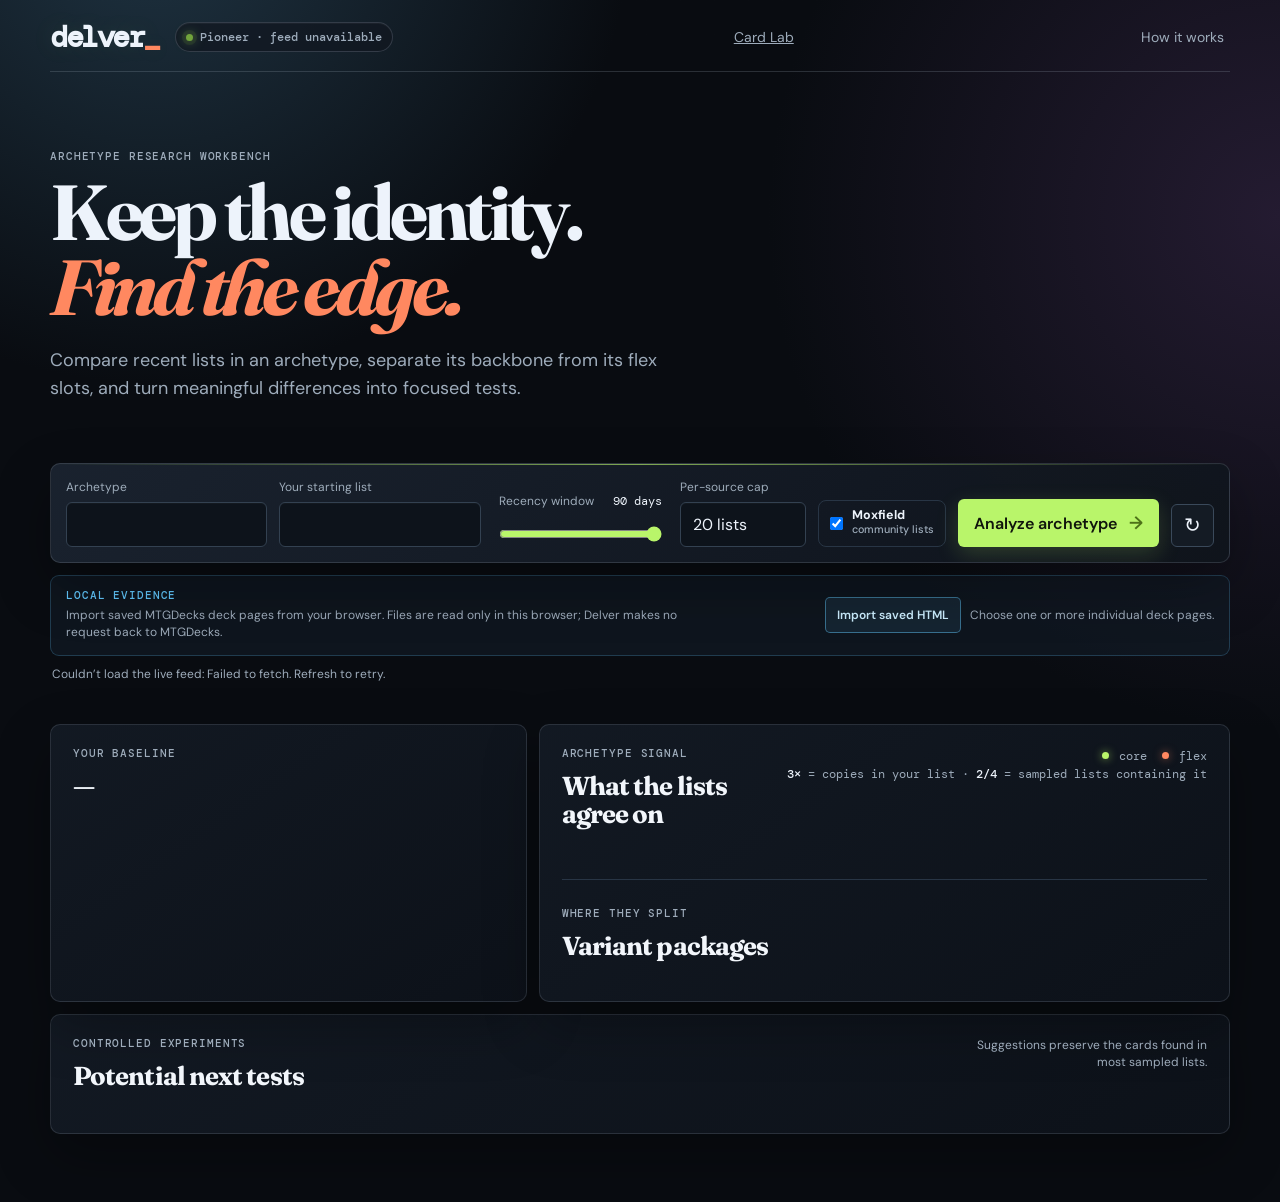
==== commit 10ffc0ce: "Add Card Lab and ChatGPT plan reviews" ====
--- a/index.html
+++ b/index.html
@@ -15,6 +15,7 @@
       <header class="topbar">
         <a class="brand" href="#">delver<span>_</span></a>
         <div class="format-pill" id="dataStatus"><span class="status-dot"></span> Loading live Pioneer data…</div>
+        <a class="ghost-button" id="cardLabLink" href="./card-lab.html">Card Lab</a>
         <button class="ghost-button" id="aboutButton">How it works</button>
       </header>
       <div class="sync-progress" id="syncProgress" role="status" aria-live="polite" hidden>
@@ -135,7 +136,7 @@
       <p class="eyebrow">THE METHOD</p>
       <h2>Evidence before novelty.</h2>
       <p>Delver treats a card as archetype core when it appears in at least two thirds of the sampled lists. Everything else is a flex slot. Test ideas come from successful lists that use a coherent alternative package, then suggest a same-role cut from your own list.</p>
-      <p class="dialog-note">This demo ships with sample deck snapshots. Connect a tournament/decklist source before relying on it for current metagame decisions.</p>
+      <p class="dialog-note">Delver merges recent tournament sources with small, cached archetype supplements. Treat community lists and historical imports as ideas, not metagame proof.</p>
     </dialog>
 
     <template id="experimentTemplate">
--- a/styles.css
+++ b/styles.css
@@ -13,11 +13,11 @@
 .data-note { min-height:18px; margin:10px 2px 28px; color:var(--muted); font-size:12px; }.data-note strong { color:var(--ink); }.data-note a { color:var(--ink); text-underline-offset:3px; }
 .summary-grid { display:grid; grid-template-columns:repeat(4,1fr); gap:12px; margin-bottom:12px; }.stat { border:1px solid var(--line); border-radius:9px; padding:16px; background:rgba(255,255,255,.35); }.stat-value { font:700 29px/1 "Fraunces",serif; letter-spacing:-.04em; }.stat-label { color:var(--muted); font-size:12px; margin-top:6px; }
 .workspace { display:grid; grid-template-columns:1fr 1.45fr; gap:12px; }.panel { border:1px solid var(--line); background:var(--panel); border-radius:10px; padding:22px; box-shadow:var(--shadow); }.panel-heading { display:flex; justify-content:space-between; align-items:flex-start; gap:18px; }.panel-heading h2 { font:700 26px/1.1 "Fraunces",serif; letter-spacing:-.035em; margin:0; }.panel-heading.compact { margin-top:0; }.deck-meta,.legend { color:var(--muted); font:12px "DM Mono",monospace; text-align:right; white-space:nowrap; line-height:1.55; }.legend strong { color:var(--ink); font-weight:500; }.deck-list { margin-top:24px; }.section-name { font:500 11px "DM Mono",monospace; color:var(--muted); letter-spacing:.08em; margin:18px 0 7px; }.deck-row { display:flex; justify-content:space-between; border-bottom:1px solid #eee9de; padding:6px 0; font-size:14px; }.deck-row .quantity { color:var(--orange); font:500 13px "DM Mono",monospace; margin-right:10px; }.deck-row .card-name { flex:1; }.deck-row.core .card-name::after { content:"●"; color:#8dae29; font-size:8px; vertical-align:middle; margin-left:7px; }.deck-row.land .card-name::after { content:""; }.deck-row .delta { color:var(--muted); font:11px "DM Mono",monospace; }.core-dot,.flex-dot { display:inline-block; width:7px; height:7px; border-radius:50%; margin:0 3px 1px 8px; }.core-dot { background:#8dae29; }.flex-dot { background:var(--orange); }
-.card-cloud { display:flex; flex-wrap:wrap; gap:8px; margin-top:23px; }.signal-card { padding:8px 10px; border:1px solid var(--line); border-radius:5px; font-size:13px; background:white; }.signal-card b { font:500 11px "DM Mono",monospace; color:#6f9026; margin-left:6px; }.signal-card.flex b { color:var(--orange); }.divider { height:1px; background:var(--line); margin:27px 0; }.package-list { display:grid; gap:10px; margin-top:18px; }.package { border-left:3px solid var(--blue); padding:2px 0 2px 12px; }.package:nth-child(2) { border-color:var(--orange); }.package-name { font-size:14px; font-weight:600; }.package-info { color:var(--muted); font-size:12px; margin:4px 0 0; line-height:1.4; }
+.card-cloud { display:flex; flex-wrap:wrap; gap:8px; margin-top:23px; }.signal-card { padding:8px 10px; border:1px solid var(--line); border-radius:5px; font-size:13px; background:white; }.signal-card b { font:500 11px "DM Mono",monospace; color:#6f9026; margin-left:6px; }.signal-card.flex b { color:var(--orange); }.divider { height:1px; background:var(--line); margin:27px 0; }.package-list { display:grid; gap:10px; margin-top:18px; }.package { border:0; border-left:3px solid var(--blue); padding:2px 0 2px 12px; }.package:nth-child(2) { border-color:var(--orange); }.package-summary { display:flex; align-items:center; justify-content:space-between; gap:12px; cursor:pointer; list-style:none; }.package-summary::-webkit-details-marker { display:none; }.package-summary:focus-visible { outline:2px solid var(--blue); outline-offset:4px; border-radius:3px; }.package-name { font-size:14px; font-weight:600; }.package-toggle { color:var(--muted); font:11px "DM Mono",monospace; white-space:nowrap; }.package-toggle b { display:inline-block; color:var(--blue); font-size:15px; transition:transform .16s ease; }.package[open] .package-toggle b { transform:rotate(180deg); }.package-lists { display:grid; gap:0; margin:10px 0 4px; border:1px solid var(--line); border-radius:6px; overflow:hidden; }.package-list-header,.package-list-row { display:grid; grid-template-columns:44px minmax(112px,.9fr) minmax(145px,1.55fr) minmax(62px,.6fr) 78px 64px; gap:10px; align-items:center; padding:9px 12px; }.package-list-header { background:rgba(98,201,255,.06); color:var(--muted); font:10px "DM Mono",monospace; letter-spacing:.04em; text-transform:uppercase; }.package-list-row { border-top:1px solid var(--line); font-size:12px; }.package-list-row:hover { background:rgba(98,201,255,.055); }.package-list-copies { color:var(--orange); font:500 12px "DM Mono",monospace; }.package-list-player,.package-list-event,.package-list-result { min-width:0; overflow:hidden; text-overflow:ellipsis; white-space:nowrap; }.package-list-player { font-size:12px; }.package-list-event,.package-list-result,.package-list-row time { color:var(--muted); font-size:11px; }.package-source-link,.package-source-label { color:var(--blue); font:11px "DM Mono",monospace; white-space:nowrap; text-decoration:none; }.package-source-link:hover { color:var(--acid); text-decoration:underline; }.package-source-label { color:var(--muted); }.package-info { color:var(--muted); font-size:12px; margin:4px 0 0; line-height:1.4; }
 .experiment-panel { margin-top:12px; }.panel-note { max-width:250px; margin:0; color:var(--muted); font-size:12px; line-height:1.4; text-align:right; }.experiment-list { margin-top:20px; }.experiment-card { display:grid; grid-template-columns:38px 1fr auto; gap:15px; align-items:center; padding:17px 0; border-top:1px solid var(--line); }.experiment-number { width:28px; height:28px; display:grid; place-items:center; background:var(--acid); border-radius:50%; font:500 12px "DM Mono",monospace; }.experiment-kicker { font:500 10px "DM Mono",monospace; letter-spacing:.08em; color:var(--muted); margin-bottom:4px; }.experiment-body h3 { font-size:16px; margin-bottom:5px; }.experiment-reason { color:var(--muted); font-size:13px; line-height:1.45; margin-bottom:8px; }.swap-row { display:flex; gap:7px; align-items:center; font:12px "DM Mono",monospace; }.cut { color:#a4492d; background:#fff0eb; }.add { color:#4d681b; background:#f0f9dc; }.cut,.add { padding:4px 6px; border-radius:3px; }.swap-arrow { color:var(--muted); }.queue-button { border:1px solid var(--line); background:transparent; padding:8px 10px; border-radius:4px; cursor:pointer; color:var(--ink); white-space:nowrap; font-size:12px; }.queue-button:hover,.queue-button.queued { background:var(--ink); color:white; }
 .card-name,.signal-card,.package-name,.experiment-body h3,.cut,.add { cursor:help; }.card-preview { position:fixed; z-index:20; width:245px; display:none; pointer-events:none; padding:4px; border-radius:12px; background:#161814; box-shadow:0 16px 44px rgba(20,21,17,.28); }.card-preview.visible { display:block; }.card-preview img { display:block; width:100%; border-radius:8px; }.preview-loading { padding:18px 15px; color:#fff; font:12px "DM Mono",monospace; }.preview-error { padding:14px; color:#fff; font-size:12px; line-height:1.4; }
 dialog { width:min(480px,calc(100% - 32px)); border:0; border-radius:10px; padding:30px; color:var(--ink); box-shadow:0 18px 70px rgba(0,0,0,.2); }dialog::backdrop { background:rgba(22,22,18,.45); } dialog h2 { font:700 32px/1 "Fraunces",serif; margin-bottom:15px; }dialog p:not(.eyebrow) { color:var(--muted); line-height:1.55; }.dialog-note { border-top:1px solid var(--line); padding-top:15px; font-size:13px; }.close-button { position:absolute; top:13px; right:16px; border:0; background:transparent; font-size:27px; cursor:pointer; }
-@media (max-width:780px) { .app-shell { width:min(100% - 28px, 1180px); }.hero { padding-top:52px; }.control-panel,.workspace { grid-template-columns:1fr; }.summary-grid { grid-template-columns:1fr 1fr; }.primary-button { width:100%; }.experiment-card { grid-template-columns:32px 1fr; }.queue-button { grid-column:2; justify-self:start; }.panel-note { display:none; } }
+@media (max-width:780px) { .app-shell { width:min(100% - 28px, 1180px); }.hero { padding-top:52px; }.control-panel,.workspace { grid-template-columns:1fr; }.summary-grid { grid-template-columns:1fr 1fr; }.primary-button { width:100%; }.experiment-card { grid-template-columns:32px 1fr; }.queue-button { grid-column:2; justify-self:start; }.panel-note { display:none; }.package-list-header,.package-list-row { grid-template-columns:38px minmax(100px,1fr) minmax(0,1.2fr) 54px; gap:7px; padding:8px; }.package-list-header span:nth-child(5),.package-list-header span:nth-child(6),.package-list-row time,.package-source-link,.package-source-label { display:none; } }
 
 /* Dark research workbench theme */
 :root { --ink:#edf3fb; --muted:#9eacbb; --paper:#090c11; --panel:#111720; --line:#283545; --acid:#b9f56a; --orange:#ff8860; --blue:#62c9ff; --shadow:0 22px 55px rgba(0,0,0,.3); }
@@ -66,3 +66,14 @@
 button:focus-visible,[tabindex="0"]:focus-visible { outline:2px solid var(--blue); outline-offset:3px; border-radius:3px; }
 @keyframes pulse { 50% { transform:scale(.65); opacity:.55; } } @keyframes spin { to { transform:rotate(360deg); } } @keyframes loadingDots { 50% { transform:translateY(-7px); opacity:.55; } } @keyframes loadingTrack { from { transform:translateX(-105%); } to { transform:translateX(250%); } } @keyframes topLoadingTrack { from { transform:translateX(-110%); } to { transform:translateX(440%); } }
 @media (max-width:780px) { .loading-card { padding:26px 20px; }.format-pill { font-size:10px; }.ghost-button { font-size:13px; }.local-import { align-items:flex-start; flex-direction:column; }.local-import-actions { justify-content:flex-start; }.local-import-status { max-width:none; text-align:left; } }
+
+/* Variant package summaries */
+.package-summary { min-height:50px; padding:4px 0; }.package-title { display:flex; align-items:center; min-width:0; gap:10px; }.package-card-name { overflow:hidden; color:var(--ink); font-size:16px; font-weight:700; letter-spacing:-.015em; text-overflow:ellipsis; white-space:nowrap; }.package-prevalence { flex:0 0 auto; padding:4px 7px; border:1px solid rgba(255,136,96,.35); border-radius:4px; color:var(--orange); background:rgba(255,136,96,.08); font:500 12px "DM Mono",monospace; }.package-prevalence span { color:var(--muted); }.package-toggle { display:flex; align-items:center; gap:7px; flex:0 0 auto; color:var(--muted); font:11px "DM Mono",monospace; }.package-toggle b { margin:0; }.package-summary:hover .package-card-name { color:var(--blue); }.package-summary:hover .package-toggle { color:var(--ink); }
+@media (max-width:780px) { .package-card-name { font-size:14px; }.package-toggle { font-size:0; }.package-toggle b { font-size:15px; } }
+
+/* Card Lab */
+.card-lab-page .ghost-button:first-of-type { margin-left:auto; text-decoration:none; }.lab-hero { max-width:820px; padding:76px 0 34px; }.lab-hero h1 { margin-bottom:18px; }.lab-hero > p:last-child { max-width:680px; color:var(--muted); font-size:17px; line-height:1.6; }.lab-controls { display:grid; grid-template-columns:1fr minmax(240px,1.35fr) auto; gap:12px; align-items:end; padding:16px; border:1px solid rgba(158,172,187,.2); border-radius:10px; background:linear-gradient(135deg, rgba(27,36,48,.94), rgba(15,20,28,.94)); box-shadow:var(--shadow); }.lab-controls .field { display:grid; gap:7px; color:var(--muted); font-size:12px; }.lab-controls select,.lab-controls input { width:100%; min-height:43px; padding:10px 12px; border:1px solid #334151; border-radius:6px; background:#0d131b; color:var(--ink); outline:none; }.lab-controls select:focus,.lab-controls input:focus { border-color:var(--blue); box-shadow:0 0 0 2px rgba(98,201,255,.14); }.lab-controls .primary-button { min-height:43px; }.lab-status { min-height:20px; margin:13px 2px 22px; color:var(--muted); font:12px "DM Mono",monospace; }.lab-context { display:grid; grid-template-columns:1.15fr .85fr; gap:12px; }.lab-context > div,.plan-box,.alternative-card { border:1px solid rgba(158,172,187,.18); border-radius:10px; background:linear-gradient(145deg, rgba(19,26,36,.96), rgba(13,18,26,.96)); }.lab-context > div:first-child { padding:22px; }.lab-context h2 { margin:0 0 8px; font:700 31px/1 "Fraunces",serif; letter-spacing:-.035em; }.lab-context > div:first-child > p:last-child,.plan-box p:last-child { margin:0; color:var(--muted); font-size:13px; line-height:1.5; }.plan-box { padding:22px; }.plan-box .eyebrow { color:var(--blue); }.plan-box strong { display:block; margin-bottom:8px; font-size:16px; }.lab-method { margin:12px 0; color:var(--muted); font:11px "DM Mono",monospace; }.alternative-grid { display:grid; grid-template-columns:repeat(2,minmax(0,1fr)); gap:12px; }.alternative-card { padding:18px; }.alternative-card-top { display:flex; justify-content:space-between; align-items:start; gap:12px; }.alternative-score { margin:0 0 5px; color:var(--acid); font:11px "DM Mono",monospace; text-transform:uppercase; }.alternative-card h3 { margin:0; font:700 20px/1.1 "Fraunces",serif; letter-spacing:-.02em; }.alternative-card h3 a { color:var(--ink); text-decoration:none; }.alternative-card h3 a:hover { color:var(--acid); }.mana-value { flex:0 0 auto; padding:4px 6px; border-radius:4px; color:#11170b; background:var(--acid); font:11px "DM Mono",monospace; }.alternative-type { margin:7px 0 14px; color:var(--blue); font:11px "DM Mono",monospace; }.alternative-card > p:not(.alternative-score):not(.alternative-type) { margin:8px 0; color:var(--muted); font-size:13px; line-height:1.45; }.alternative-card > p strong { color:var(--ink); }.role-chips { display:flex; flex-wrap:wrap; gap:6px; margin-top:15px; }.role-chips span { padding:4px 6px; border:1px solid rgba(98,201,255,.3); border-radius:3px; color:#cceeff; background:rgba(98,201,255,.08); font:10px "DM Mono",monospace; }.empty-results { padding:20px; border:1px dashed #3a495a; border-radius:8px; color:var(--muted); grid-column:1/-1; line-height:1.5; }
+.baseline-context { margin:10px 2px 0; color:var(--muted); font:11px "DM Mono",monospace; }.baseline-context.active { color:var(--acid); }
+.ai-review-note { min-height:18px; margin:0 0 14px; color:var(--muted); font:11px "DM Mono",monospace; }.ai-review-note.complete { color:var(--acid); }.ai-review-note.unavailable { color:var(--orange); }
+.lab-ai-connect { display:flex; align-items:center; justify-content:space-between; gap:18px; margin-top:12px; padding:13px 15px; border:1px solid rgba(185,245,106,.24); border-radius:9px; background:rgba(18,27,38,.64); }.lab-ai-connect .eyebrow { margin:0 0 4px; color:var(--acid); }.lab-ai-connect p:not(.eyebrow) { margin:0; color:var(--muted); font-size:12px; line-height:1.45; }.chatgpt-model { display:flex; align-items:center; gap:8px; margin-top:9px; color:var(--muted); font:11px "DM Mono",monospace; }.chatgpt-model select { min-height:29px; max-width:220px; padding:4px 7px; border:1px solid #334151; border-radius:4px; background:#0d131b; color:var(--ink); font:11px "DM Mono",monospace; }.chatgpt-button { flex:0 0 auto; min-height:37px; padding:8px 12px; border:1px solid rgba(185,245,106,.55); border-radius:5px; background:rgba(185,245,106,.1); color:#d9ffab; cursor:pointer; font:700 12px "DM Sans",sans-serif; white-space:nowrap; }.chatgpt-button:hover { border-color:var(--acid); background:rgba(185,245,106,.18); }.chatgpt-button:disabled { opacity:.72; cursor:default; }.chatgpt-button.connected { border-color:rgba(98,201,255,.48); background:rgba(98,201,255,.1); color:#cceeff; }
+@media (max-width:780px) { .lab-hero { padding:52px 0 30px; }.lab-controls,.lab-context,.alternative-grid { grid-template-columns:1fr; }.lab-controls .primary-button { width:100%; }.lab-ai-connect { align-items:flex-start; flex-direction:column; }.chatgpt-button { width:100%; } }
